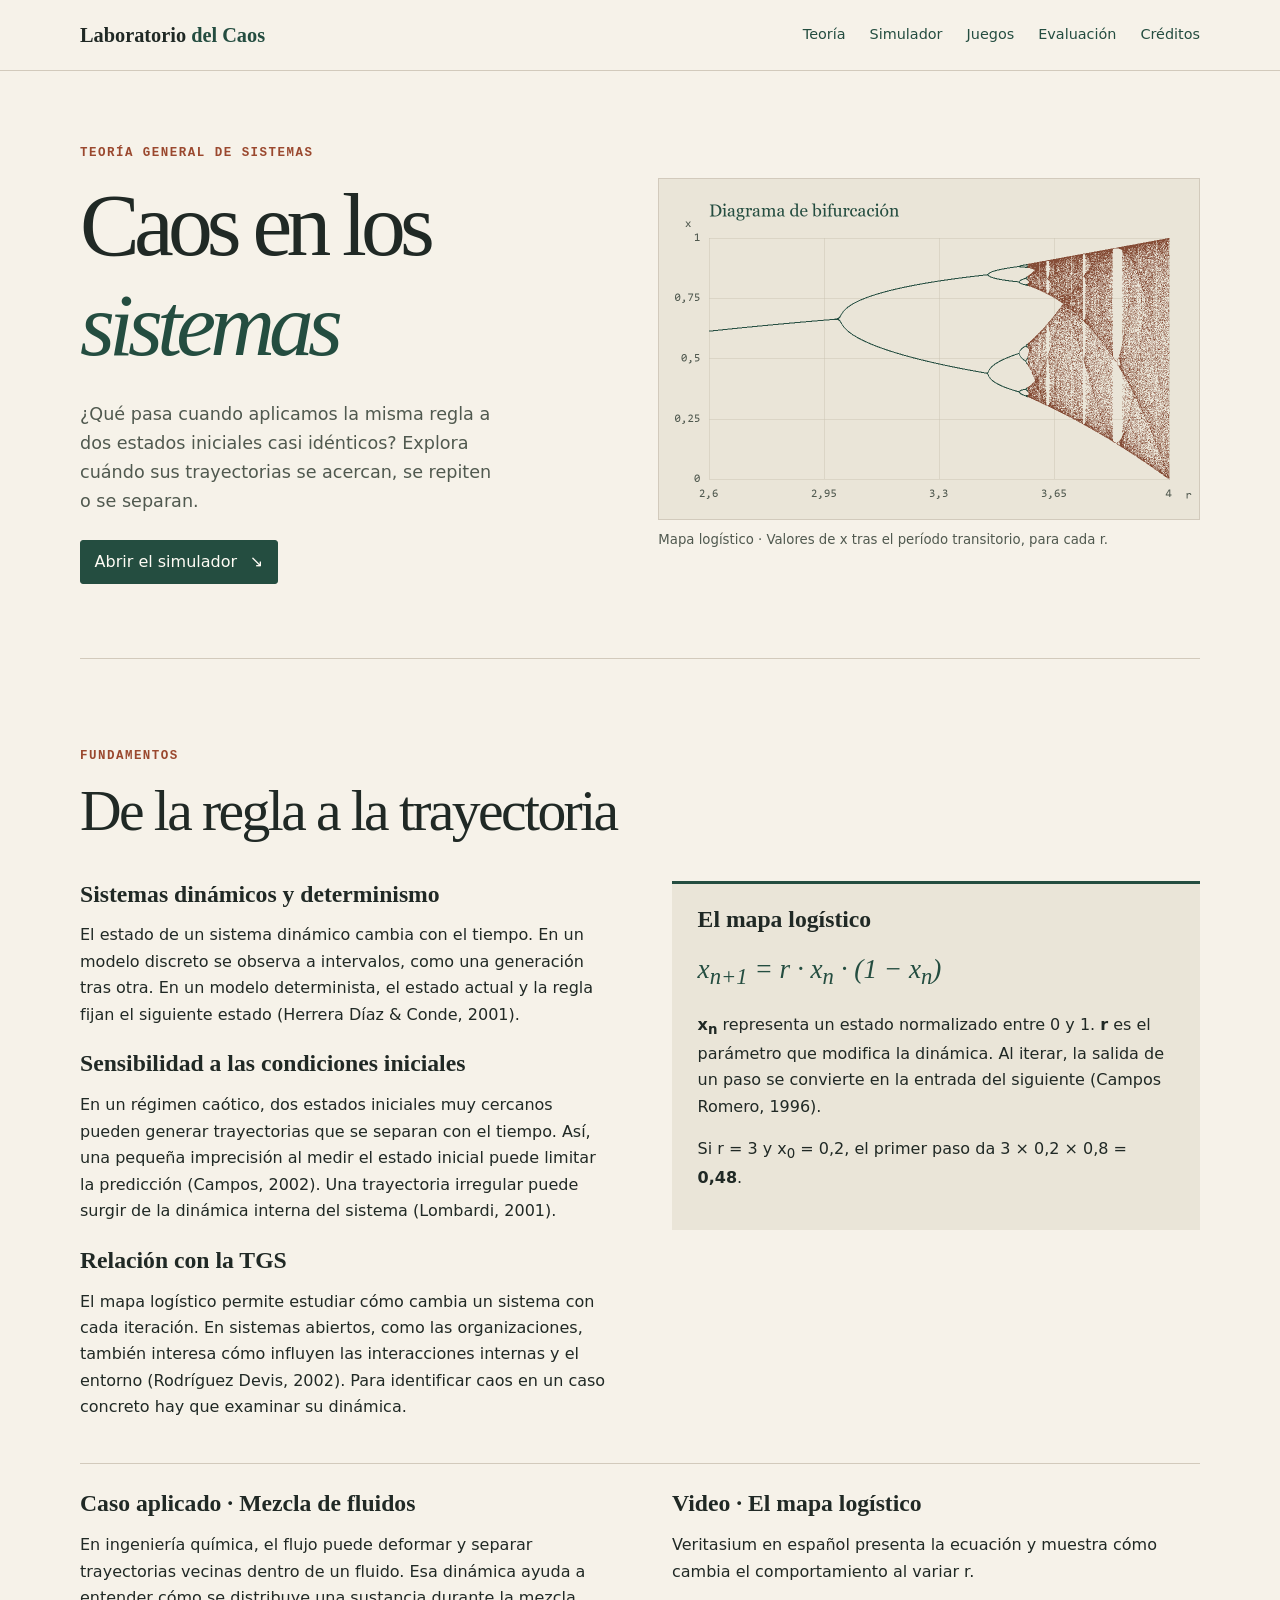
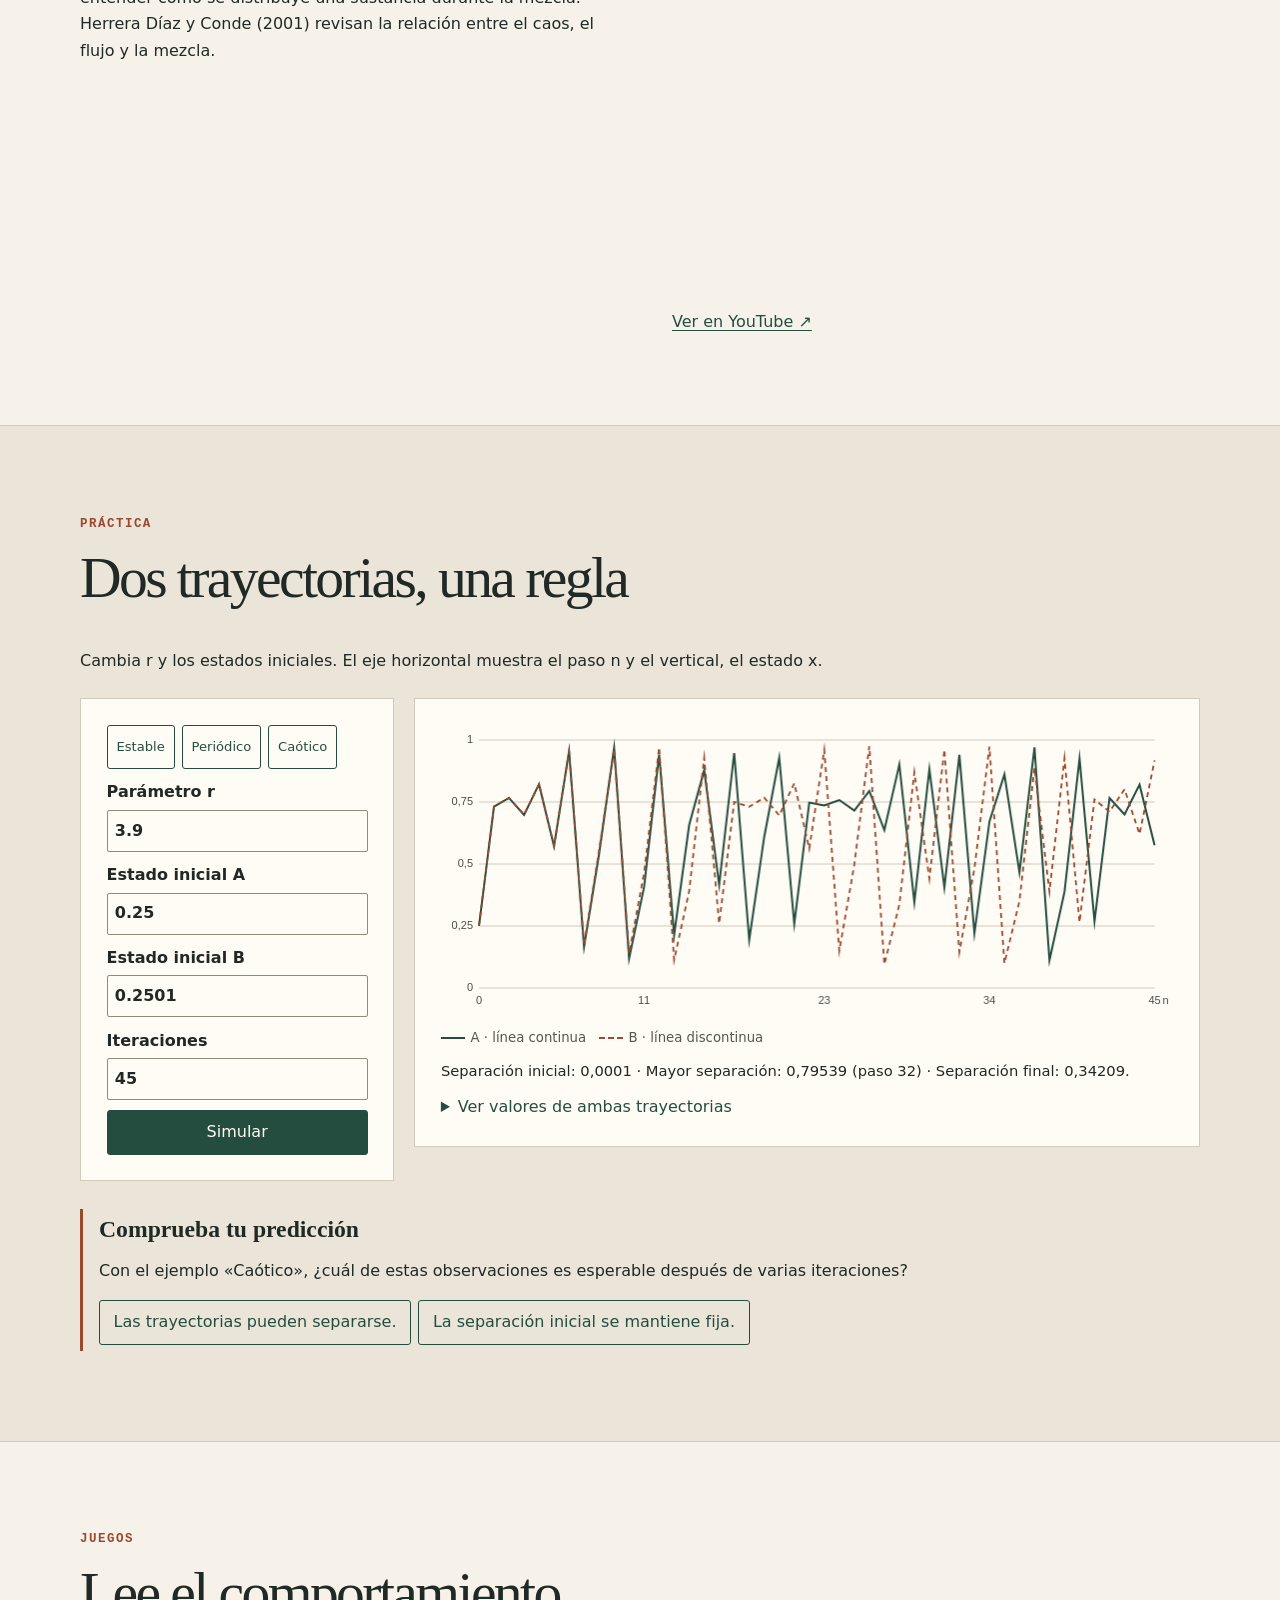
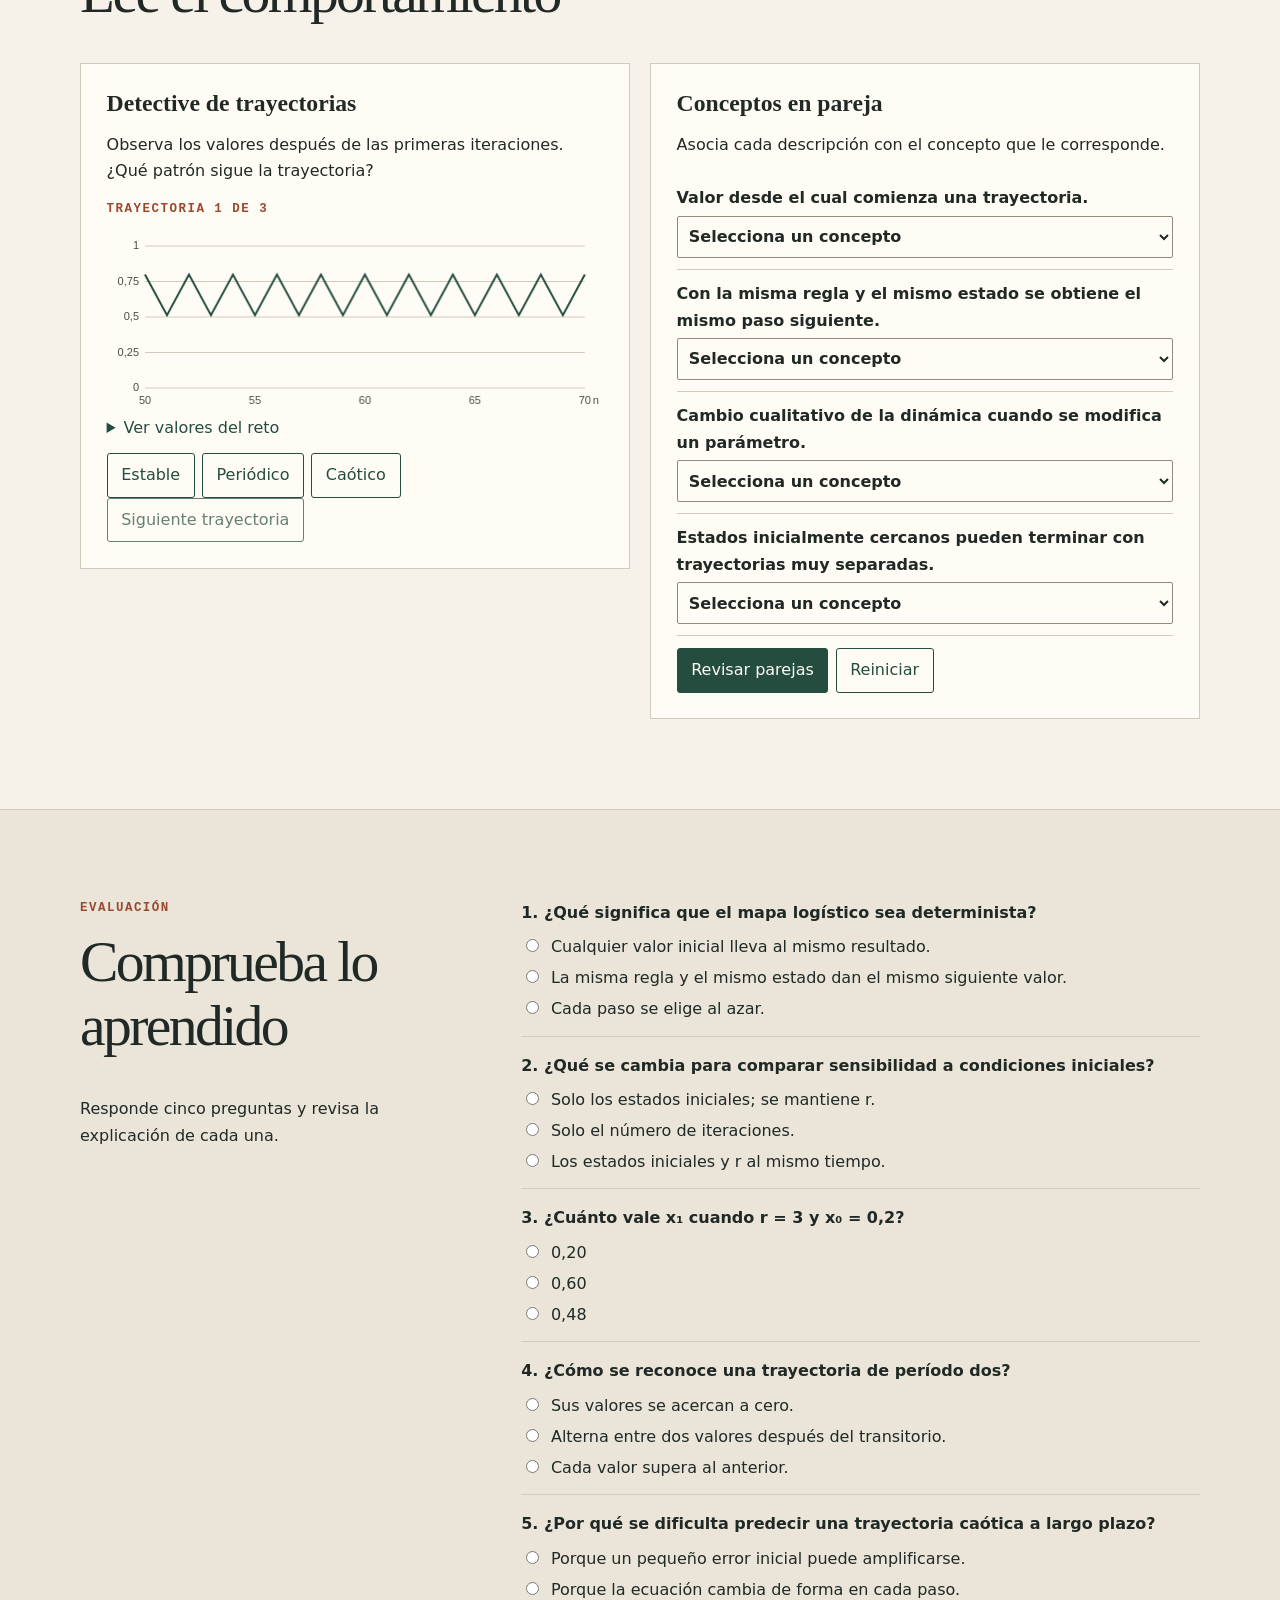
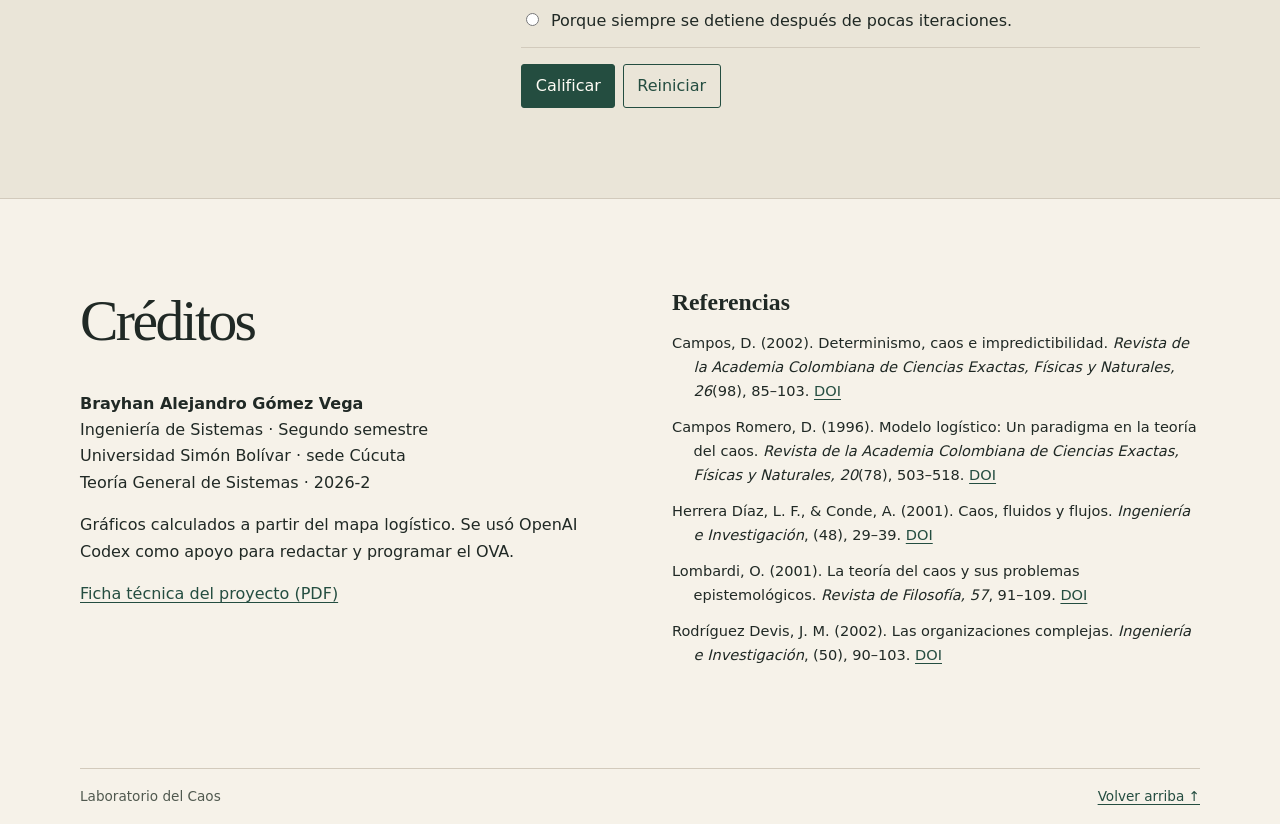
==== index.html @ f0ea97dc "Agregar OVA Laboratorio del Caos" ====
<!doctype html>
<html lang="es">
<head>
<meta charset="utf-8">
<meta name="viewport" content="width=device-width, initial-scale=1">
<meta name="description" content="OVA de Teoría General de Sistemas sobre el caos determinista y el mapa logístico.">
<title>Laboratorio del Caos</title>
<link rel="stylesheet" href="css/styles.css">
<link rel="stylesheet" href="css/responsive.css">
<script defer src="js/main.js"></script>
<script defer src="js/simulador.js"></script>
<script defer src="js/juegos.js"></script>
<script defer src="js/quiz.js"></script>
</head>
<body>
<a class="skip" href="#contenido">Saltar al contenido</a>
<header class="site-header">
  <div class="shell header-inner">
    <a class="brand" href="#inicio">Laboratorio<span> del Caos</span></a>
    <button type="button" id="menu" class="menu" aria-expanded="false" aria-controls="nav">Menú</button>
    <nav id="nav" aria-label="Navegación principal">
      <a href="#teoria">Teoría</a><a href="#simulador">Simulador</a><a href="#juegos">Juegos</a><a href="#quiz">Evaluación</a><a href="#creditos">Créditos</a>
    </nav>
  </div>
</header>
<main id="contenido">
  <section id="inicio" class="hero shell">
    <div>
      <p class="label">Teoría General de Sistemas</p>
      <h1>Caos en los <em>sistemas</em></h1>
      <p class="intro">¿Qué pasa cuando aplicamos la misma regla a dos estados iniciales casi idénticos? Explora cuándo sus trayectorias se acercan, se repiten o se separan.</p>
      <a class="button primary" href="#simulador">Abrir el simulador <span aria-hidden="true">↘</span></a>
    </div>
    <figure class="hero-figure">
      <img src="assets/imagenes/bifurcacion.png" width="1080" height="680" alt="Diagrama del mapa logístico. Una rama se divide en dos, luego en cuatro y después aparecen bandas de puntos.">
      <figcaption>Mapa logístico · Valores de x tras el período transitorio, para cada r.</figcaption>
    </figure>
  </section>

  <section id="teoria" class="shell section">
    <p class="label">Fundamentos</p>
    <h2>De la regla a la trayectoria</h2>
    <div class="theory-grid">
      <div>
        <h3>Sistemas dinámicos y determinismo</h3>
        <p>El estado de un sistema dinámico cambia con el tiempo. En un modelo discreto se observa a intervalos, como una generación tras otra. En un modelo determinista, el estado actual y la regla fijan el siguiente estado (Herrera Díaz &amp; Conde, 2001).</p>
        <h3>Sensibilidad a las condiciones iniciales</h3>
        <p>En un régimen caótico, dos estados iniciales muy cercanos pueden generar trayectorias que se separan con el tiempo. Así, una pequeña imprecisión al medir el estado inicial puede limitar la predicción (Campos, 2002). Una trayectoria irregular puede surgir de la dinámica interna del sistema (Lombardi, 2001).</p>
        <h3>Relación con la TGS</h3>
        <p>El mapa logístico permite estudiar cómo cambia un sistema con cada iteración. En sistemas abiertos, como las organizaciones, también interesa cómo influyen las interacciones internas y el entorno (Rodríguez Devis, 2002). Para identificar caos en un caso concreto hay que examinar su dinámica.</p>
      </div>
      <aside class="notebook">
        <h3>El mapa logístico</h3>
        <p class="formula" aria-label="x sub n más uno es igual a r por x sub n por uno menos x sub n">x<sub>n+1</sub> = r · x<sub>n</sub> · (1 − x<sub>n</sub>)</p>
        <p><strong>x<sub>n</sub></strong> representa un estado normalizado entre 0 y 1. <strong>r</strong> es el parámetro que modifica la dinámica. Al iterar, la salida de un paso se convierte en la entrada del siguiente (Campos Romero, 1996).</p>
        <p>Si r = 3 y x<sub>0</sub> = 0,2, el primer paso da 3 × 0,2 × 0,8 = <strong>0,48</strong>.</p>
      </aside>
    </div>
    <div class="case">
      <div><h3>Caso aplicado · Mezcla de fluidos</h3>
      <p>En ingeniería química, el flujo puede deformar y separar trayectorias vecinas dentro de un fluido. Esa dinámica ayuda a entender cómo se distribuye una sustancia durante la mezcla. Herrera Díaz y Conde (2001) revisan la relación entre el caos, el flujo y la mezcla.</p></div>
      <div><h3>Video · El mapa logístico</h3>
      <p>Veritasium en español presenta la ecuación y muestra cómo cambia el comportamiento al variar r.</p>
      <iframe class="video" src="https://www.youtube-nocookie.com/embed/EOvLhZPevm0" loading="lazy" title="Esta ecuación cambiará tu modo de ver el mundo, Veritasium en español" referrerpolicy="strict-origin-when-cross-origin" allowfullscreen></iframe>
      <a href="https://www.youtube.com/watch?v=EOvLhZPevm0">Ver en YouTube ↗</a></div>
    </div>
  </section>

  <section id="simulador" class="section tinted">
    <div class="shell">
      <p class="label">Práctica</p>
      <h2>Dos trayectorias, una regla</h2>
      <p>Cambia r y los estados iniciales. El eje horizontal muestra el paso n y el vertical, el estado x.</p>
      <div class="sim-layout">
        <form id="sim-form" class="controls">
          <div class="presets" aria-label="Ejemplos de parámetros">
            <button type="button" data-r="2.8">Estable</button>
            <button type="button" data-r="3.2">Periódico</button>
            <button type="button" data-r="3.9">Caótico</button>
          </div>
          <label>Parámetro r <input name="rate" type="number" min="0" max="4" step="any" value="3.9" required></label>
          <label>Estado inicial A <input name="startA" type="number" min="0" max="1" step="any" value="0.25" required></label>
          <label>Estado inicial B <input name="startB" type="number" min="0" max="1" step="any" value="0.2501" required></label>
          <label>Iteraciones <input name="steps" type="number" min="10" max="160" value="45" required></label>
          <button class="primary" type="submit">Simular</button>
        </form>
        <figure class="chart-box">
          <canvas id="sim-chart" role="img" aria-label="Gráfica de dos trayectorias del mapa logístico" aria-describedby="sim-summary"></canvas>
          <figcaption><span class="legend a">A · línea continua</span><span class="legend b">B · línea discontinua</span></figcaption>
          <p id="sim-summary" class="feedback" role="status"></p>
          <details><summary>Ver valores de ambas trayectorias</summary>
            <div class="table-wrap"><table><thead><tr><th scope="col">Paso</th><th scope="col">A</th><th scope="col">B</th></tr></thead><tbody id="sim-data"></tbody></table></div>
          </details>
        </figure>
      </div>
      <div class="exercise">
        <h3>Comprueba tu predicción</h3>
        <p>Con el ejemplo «Caótico», ¿cuál de estas observaciones es esperable después de varias iteraciones?</p>
        <div class="choices">
          <button type="button" data-exercise="yes">Las trayectorias pueden separarse.</button>
          <button type="button" data-exercise="no">La separación inicial se mantiene fija.</button>
        </div>
        <p id="exercise-feedback" class="feedback" role="status"></p>
      </div>
    </div>
  </section>

  <section id="juegos" class="section shell">
    <p class="label">Juegos</p>
    <h2>Lee el comportamiento</h2>
    <div class="activity-grid">
      <article class="activity">
        <h3>Detective de trayectorias</h3>
        <p>Observa los valores después de las primeras iteraciones. ¿Qué patrón sigue la trayectoria?</p>
        <p id="trajectory-count" class="label" aria-live="polite"></p>
        <canvas id="game-chart" role="img" aria-label="Trayectoria del reto" aria-describedby="trajectory-data"></canvas>
        <details><summary>Ver valores del reto</summary><p id="trajectory-data"></p></details>
        <div class="choices" id="classify">
          <button type="button" data-kind="estable">Estable</button>
          <button type="button" data-kind="periódico">Periódico</button>
          <button type="button" data-kind="caótico">Caótico</button>
        </div>
        <p id="trajectory-feedback" class="feedback" role="status"></p>
        <button type="button" id="trajectory-next">Siguiente trayectoria</button>
      </article>
      <article class="activity">
        <h3>Conceptos en pareja</h3>
        <p>Asocia cada descripción con el concepto que le corresponde.</p>
        <form id="match-form"><div id="matches"></div>
        <div class="choices">
          <button class="primary" type="submit">Revisar parejas</button>
          <button type="reset">Reiniciar</button>
        </div></form>
        <p id="match-feedback" class="feedback" role="status"></p>
      </article>
    </div>
  </section>

  <section id="quiz" class="section tinted">
    <div class="shell quiz-layout">
      <div><p class="label">Evaluación</p><h2>Comprueba lo aprendido</h2>
      <p>Responde cinco preguntas y revisa la explicación de cada una.</p></div>
      <form id="quiz-form">
        <div id="quiz-questions"></div>
        <div class="choices"><button class="primary" type="submit">Calificar</button><button type="reset">Reiniciar</button></div>
        <p id="quiz-result" class="feedback" role="status"></p>
      </form>
    </div>
  </section>

  <section id="creditos" class="section shell credits">
    <div><h2>Créditos</h2>
      <p><strong>Brayhan Alejandro Gómez Vega</strong><br>Ingeniería de Sistemas · Segundo semestre<br>Universidad Simón Bolívar · sede Cúcuta<br>Teoría General de Sistemas · 2026-2</p>
      <p>Gráficos calculados a partir del mapa logístico. Se usó OpenAI Codex como apoyo para redactar y programar el OVA.</p>
      <a href="docs/ficha-tecnica.pdf">Ficha técnica del proyecto (PDF)</a>
    </div>
    <div><h3>Referencias</h3>
      <ol class="references">
        <li>Campos, D. (2002). Determinismo, caos e impredictibilidad. <cite>Revista de la Academia Colombiana de Ciencias Exactas, Físicas y Naturales, 26</cite>(98), 85–103. <a href="https://doi.org/10.18257/raccefyn.26(98).2002.2755">DOI</a></li>
        <li>Campos Romero, D. (1996). Modelo logístico: Un paradigma en la teoría del caos. <cite>Revista de la Academia Colombiana de Ciencias Exactas, Físicas y Naturales, 20</cite>(78), 503–518. <a href="https://doi.org/10.18257/raccefyn.20(78).1996.3043">DOI</a></li>
        <li>Herrera Díaz, L. F., &amp; Conde, A. (2001). Caos, fluidos y flujos. <cite>Ingeniería e Investigación</cite>, (48), 29–39. <a href="https://doi.org/10.15446/ing.investig.n48.21355">DOI</a></li>
        <li>Lombardi, O. (2001). La teoría del caos y sus problemas epistemológicos. <cite>Revista de Filosofía, 57</cite>, 91–109. <a href="https://doi.org/10.5354/0718-4360.2001.44055">DOI</a></li>
        <li>Rodríguez Devis, J. M. (2002). Las organizaciones complejas. <cite>Ingeniería e Investigación</cite>, (50), 90–103. <a href="https://doi.org/10.15446/ing.investig.n50.21428">DOI</a></li>
      </ol>
    </div>
  </section>
</main>
<footer class="shell footer"><span>Laboratorio del Caos</span><a href="#inicio">Volver arriba ↑</a></footer>
<noscript>Activa JavaScript para usar el simulador, los juegos y la evaluación.</noscript>
</body>
</html>
---- css/styles.css ----
:root {
  --paper: #f6f2e9;
  --ink: #202925;
  --muted: #50594f;
  --green: #244d40;
  --rust: #9a482e;
  --line: #d2cabc;
  --cream: #eae5d8;
  --white: #fffcf5;
  --serif: Georgia, 'Times New Roman', serif;
  color-scheme: light;
}
* { box-sizing: border-box; }
html { scroll-behavior: smooth; }
body { margin: 0; background: var(--paper); color: var(--ink); font: 1rem/1.65 'Segoe UI', system-ui, sans-serif; }
a { color: var(--green); text-underline-offset: .2em; }
a:hover { color: var(--rust); }
a:focus-visible, button:focus-visible, input:focus-visible, select:focus-visible, summary:focus-visible { outline: 3px solid var(--rust); outline-offset: 3px; }
button, input, select { font: inherit; }
button, .button { display: inline-flex; align-items: center; justify-content: center; gap: .8rem; min-height: 44px; padding: .5rem .85rem; border: 1px solid var(--green); border-radius: 3px; color: var(--green); background: transparent; cursor: pointer; text-decoration: none; }
button:hover, .button:hover { background: var(--cream); }
button:disabled { cursor: default; opacity: .7; }
.primary, .primary:hover { background: var(--green); color: var(--white); }
.primary:hover { background: #19372d; }
.shell { width: min(1120px, 100% - 3.5rem); margin-inline: auto; }
.skip { position: fixed; z-index: 3; padding: .6rem; background: var(--white); top: .3rem; left: .5rem; transform: translateY(-150%); }
.skip:focus { transform: none; }
.site-header { border-bottom: 1px solid var(--line); }
.header-inner, nav { display: flex; align-items: center; gap: 1.5rem; }
.header-inner { justify-content: space-between; min-height: 70px; }
.brand { color: var(--ink); font: bold 1.27rem var(--serif); text-decoration: none; }
.brand span { color: var(--green); }
nav a { font-size: .9rem; text-decoration: none; }
.menu { display: none; }
section { scroll-margin-top: 1rem; }
.hero { display: grid; grid-template-columns: 1fr 1.08fr; align-items: center; gap: clamp(2rem, 6vw, 6rem); min-height: 540px; padding-block: 4.6rem; border-bottom: 1px solid var(--line); }
h1, h2, h3 { font-family: var(--serif); line-height: 1.12; margin: 0 0 .65em; }
h1 { font-size: clamp(3.3rem, 7vw, 6.8rem); font-weight: 500; letter-spacing: -.065em; margin-bottom: .27em; }
h1 em { display: block; color: var(--green); font-weight: 500; }
h2 { font-size: clamp(2.25rem, 4.5vw, 4rem); letter-spacing: -.045em; font-weight: 500; }
h3 { font-size: 1.48rem; }
p { margin: 0 0 1rem; }
.label { color: var(--rust); font: 700 .78rem/1.4 Consolas, monospace; letter-spacing: .12em; text-transform: uppercase; margin-bottom: .8rem; }
.intro { max-width: 37ch; font-size: 1.1rem; color: var(--muted); margin-bottom: 1.5rem; }
figure { margin: 0; }
.hero-figure img { display: block; width: 100%; height: auto; border: 1px solid var(--line); }
figcaption { font-size: .83rem; color: var(--muted); margin-top: .55rem; }
.section { padding-block: clamp(3rem, 7vw, 6rem); }
.theory-grid, .case, .activity-grid, .credits { display: grid; grid-template-columns: 1fr 1fr; gap: clamp(1.4rem, 5vw, 4.5rem); }
.theory-grid > div h3:not(:first-child) { margin-top: 1.4rem; }
.notebook { align-self: start; padding: 1.4rem 1.6rem; border-top: 3px solid var(--green); background: var(--cream); }
.formula { font: italic clamp(1.1rem, 2.8vw, 1.7rem)/1.6 var(--serif); color: var(--green); }
.case { border-top: 1px solid var(--line); margin-top: 1.65rem; padding-top: 1.65rem; }
.tinted { background: var(--cream); border-block: 1px solid var(--line); }
.sim-layout { display: grid; grid-template-columns: minmax(220px, .8fr) minmax(0, 2fr); gap: 1.25rem; align-items: start; margin-top: 1.5rem; }
.controls, .chart-box, .activity { background: var(--white); border: 1px solid var(--line); padding: clamp(.9rem, 2.6vw, 1.6rem); }
.controls { display: grid; gap: .65rem; }
.controls label, .match-row { display: grid; gap: .25rem; font-weight: 600; }
input[type=number], select { width: 100%; min-width: 0; min-height: 42px; border: 1px solid #928b7d; border-radius: 2px; padding: .25rem .45rem; background: var(--white); color: var(--ink); }
.presets, .choices { display: flex; flex-wrap: wrap; gap: .45rem; }
.presets button { font-size: .82rem; padding-inline: .55rem; }
canvas { display: block; width: 100%; height: 290px; }
#game-chart { height: 184px; }
.legend { display: inline-flex; align-items: center; gap: .35rem; margin-right: .8rem; }
.legend::before { content: ''; width: 1.5rem; border-top: 2px solid var(--green); }
.legend.b::before { border-top: 2px dashed var(--rust); }
.feedback { font-size: .92rem; margin: .65rem 0; }
.feedback:empty { margin: 0; }
summary { cursor: pointer; color: var(--green); }
.table-wrap { max-height: 13rem; overflow: auto; }
table { width: 100%; border-collapse: collapse; text-align: left; font-variant-numeric: tabular-nums; }
td, th { border-bottom: 1px solid var(--line); padding: .3rem; }
.exercise { margin-top: 1.75rem; border-left: 3px solid var(--rust); padding: .4rem 0 .4rem 1rem; }
.activity-grid { gap: 1.25rem; align-items: start; }
.activity .choices { margin-top: .75rem; }
.match-row { padding: .7rem 0; border-block-end: 1px solid var(--line); }
.quiz-layout { display: grid; grid-template-columns: minmax(190px, 1fr) minmax(0, 1.8fr); gap: clamp(1rem, 5vw, 4.5rem); }
fieldset { min-width: 0; border: 0; border-bottom: 1px solid var(--line); padding: 0 0 .65rem; margin: 0 0 1rem; }
legend { font-weight: 700; margin-bottom: .35rem; padding: 0; }
fieldset label { display: flex; gap: .55rem; align-items: baseline; padding: .15rem 0; }
input[type=radio] { accent-color: var(--green); }
.references { list-style: none; margin: 0; padding: 0; font-size: .91rem; }
.references li { padding-left: 1.35rem; text-indent: -1.35rem; margin-bottom: .75rem; }
.footer { display: flex; justify-content: space-between; padding-block: 1rem; border-top: 1px solid var(--line); color: var(--muted); font-size: .85rem; }
noscript { display: block; padding: 1rem; }

.video { display: block; width: 100%; aspect-ratio: 16 / 9; border: 0; margin: .7rem 0; }
---- css/responsive.css ----
@media (max-width: 760px) {
  .shell { width: calc(100% - 2.25rem); }
  .hero { min-height: 0; padding-block: 3rem; gap: 1.75rem; }
  .hero, .theory-grid, .case, .sim-layout, .activity-grid, .quiz-layout, .credits { grid-template-columns: 1fr; }
  .header-inner { flex-wrap: wrap; gap: .4rem; padding-block: .6rem; }
  nav { width: 100%; flex-wrap: wrap; gap: .4rem 1.1rem; }
  .has-js .menu { display: inline-flex; }
  .has-js nav[data-collapsed="true"] { display: none; }
  canvas { height: 232px; }
}
@media (prefers-reduced-motion: reduce) {
  html { scroll-behavior: auto; }
}
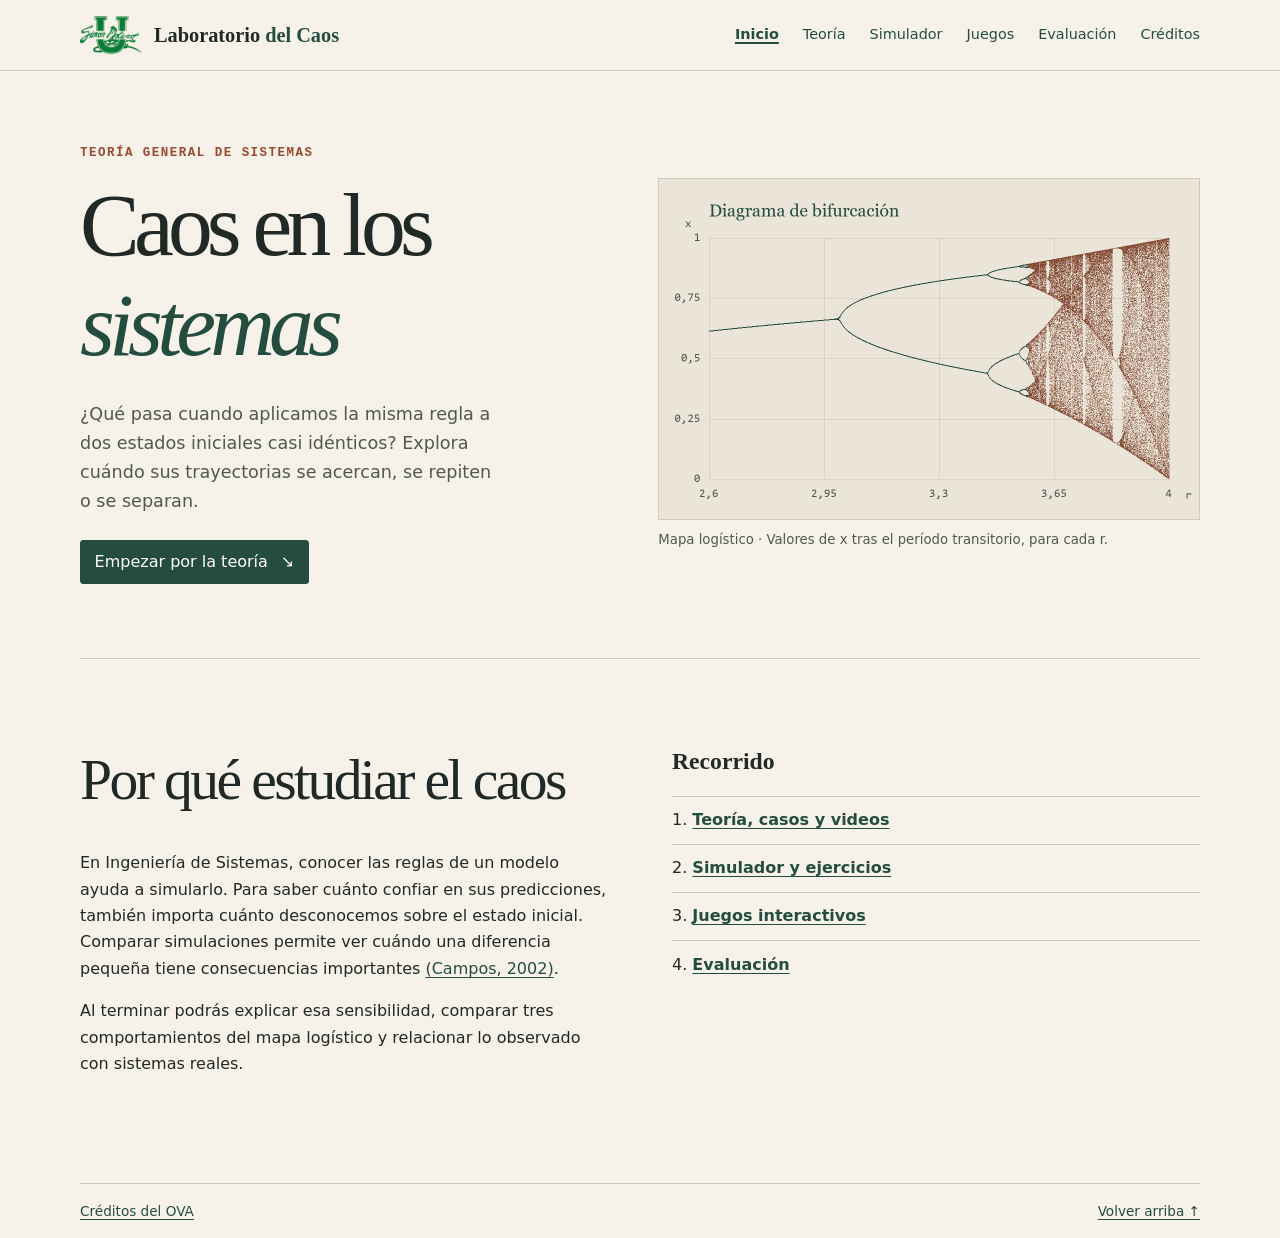
==== commit 78a4cfe8: "Separar el OVA, renovar juegos y agregar videos locales" ====
--- a/index.html
+++ b/index.html
@@ -8,19 +8,17 @@
 <link rel="stylesheet" href="css/styles.css">
 <link rel="stylesheet" href="css/responsive.css">
 <script defer src="js/main.js"></script>
-<script defer src="js/simulador.js"></script>
-<script defer src="js/juegos.js"></script>
-<script defer src="js/quiz.js"></script>
 </head>
-<body>
+<body id="arriba">
 <a class="skip" href="#contenido">Saltar al contenido</a>
 <header class="site-header">
   <div class="shell header-inner">
-    <a class="brand" href="#inicio">Laboratorio<span> del Caos</span></a>
+    <div class="identity">
+      <img class="header-logo" src="assets/imagenes/logo-unisimon.png" alt="Universidad Simón Bolívar" width="62" height="40">
+      <a class="brand" href="index.html">Laboratorio<span> del Caos</span></a>
+    </div>
     <button type="button" id="menu" class="menu" aria-expanded="false" aria-controls="nav">Menú</button>
-    <nav id="nav" aria-label="Navegación principal">
-      <a href="#teoria">Teoría</a><a href="#simulador">Simulador</a><a href="#juegos">Juegos</a><a href="#quiz">Evaluación</a><a href="#creditos">Créditos</a>
-    </nav>
+    <nav id="nav" aria-label="Navegación principal"><a href="index.html" aria-current="page">Inicio</a><a href="teoria.html">Teoría</a><a href="simulador.html">Simulador</a><a href="juegos.html">Juegos</a><a href="quiz.html">Evaluación</a><a href="creditos.html">Créditos</a></nav>
   </div>
 </header>
 <main id="contenido">
@@ -29,143 +27,34 @@
       <p class="label">Teoría General de Sistemas</p>
       <h1>Caos en los <em>sistemas</em></h1>
       <p class="intro">¿Qué pasa cuando aplicamos la misma regla a dos estados iniciales casi idénticos? Explora cuándo sus trayectorias se acercan, se repiten o se separan.</p>
-      <a class="button primary" href="#simulador">Abrir el simulador <span aria-hidden="true">↘</span></a>
+      <a class="button primary" href="teoria.html">Empezar por la teoría <span aria-hidden="true">↘</span></a>
     </div>
     <figure class="hero-figure">
       <img src="assets/imagenes/bifurcacion.png" width="1080" height="680" alt="Diagrama del mapa logístico. Una rama se divide en dos, luego en cuatro y después aparecen bandas de puntos.">
       <figcaption>Mapa logístico · Valores de x tras el período transitorio, para cada r.</figcaption>
     </figure>
   </section>
-
-  <section id="teoria" class="shell section">
-    <p class="label">Fundamentos</p>
-    <h2>De la regla a la trayectoria</h2>
+  <section class="section shell" aria-labelledby="importancia">
     <div class="theory-grid">
       <div>
-        <h3>Sistemas dinámicos y determinismo</h3>
-        <p>El estado de un sistema dinámico cambia con el tiempo. En un modelo discreto se observa a intervalos, como una generación tras otra. En un modelo determinista, el estado actual y la regla fijan el siguiente estado (Herrera Díaz &amp; Conde, 2001).</p>
-        <h3>Sensibilidad a las condiciones iniciales</h3>
-        <p>En un régimen caótico, dos estados iniciales muy cercanos pueden generar trayectorias que se separan con el tiempo. Así, una pequeña imprecisión al medir el estado inicial puede limitar la predicción (Campos, 2002). Una trayectoria irregular puede surgir de la dinámica interna del sistema (Lombardi, 2001).</p>
-        <h3>Relación con la TGS</h3>
-        <p>El mapa logístico permite estudiar cómo cambia un sistema con cada iteración. En sistemas abiertos, como las organizaciones, también interesa cómo influyen las interacciones internas y el entorno (Rodríguez Devis, 2002). Para identificar caos en un caso concreto hay que examinar su dinámica.</p>
+        <h2 id="importancia">Por qué estudiar el caos</h2>
+        <p>En Ingeniería de Sistemas, conocer las reglas de un modelo ayuda a simularlo. Para saber cuánto confiar en sus predicciones, también importa cuánto desconocemos sobre el estado inicial. Comparar simulaciones permite ver cuándo una diferencia pequeña tiene consecuencias importantes <a class="citation" href="creditos.html#campos-2002">(Campos, 2002)</a>.</p>
+        <p>Al terminar podrás explicar esa sensibilidad, comparar tres comportamientos del mapa logístico y relacionar lo observado con sistemas reales.</p>
       </div>
-      <aside class="notebook">
-        <h3>El mapa logístico</h3>
-        <p class="formula" aria-label="x sub n más uno es igual a r por x sub n por uno menos x sub n">x<sub>n+1</sub> = r · x<sub>n</sub> · (1 − x<sub>n</sub>)</p>
-        <p><strong>x<sub>n</sub></strong> representa un estado normalizado entre 0 y 1. <strong>r</strong> es el parámetro que modifica la dinámica. Al iterar, la salida de un paso se convierte en la entrada del siguiente (Campos Romero, 1996).</p>
-        <p>Si r = 3 y x<sub>0</sub> = 0,2, el primer paso da 3 × 0,2 × 0,8 = <strong>0,48</strong>.</p>
-      </aside>
-    </div>
-    <div class="case">
-      <div><h3>Caso aplicado · Mezcla de fluidos</h3>
-      <p>En ingeniería química, el flujo puede deformar y separar trayectorias vecinas dentro de un fluido. Esa dinámica ayuda a entender cómo se distribuye una sustancia durante la mezcla. Herrera Díaz y Conde (2001) revisan la relación entre el caos, el flujo y la mezcla.</p></div>
-      <div><h3>Video · El mapa logístico</h3>
-      <p>Veritasium en español presenta la ecuación y muestra cómo cambia el comportamiento al variar r.</p>
-      <iframe class="video" src="https://www.youtube-nocookie.com/embed/EOvLhZPevm0" loading="lazy" title="Esta ecuación cambiará tu modo de ver el mundo, Veritasium en español" referrerpolicy="strict-origin-when-cross-origin" allowfullscreen></iframe>
-      <a href="https://www.youtube.com/watch?v=EOvLhZPevm0">Ver en YouTube ↗</a></div>
-    </div>
-  </section>
-
-  <section id="simulador" class="section tinted">
-    <div class="shell">
-      <p class="label">Práctica</p>
-      <h2>Dos trayectorias, una regla</h2>
-      <p>Cambia r y los estados iniciales. El eje horizontal muestra el paso n y el vertical, el estado x.</p>
-      <div class="sim-layout">
-        <form id="sim-form" class="controls">
-          <div class="presets" aria-label="Ejemplos de parámetros">
-            <button type="button" data-r="2.8">Estable</button>
-            <button type="button" data-r="3.2">Periódico</button>
-            <button type="button" data-r="3.9">Caótico</button>
-          </div>
-          <label>Parámetro r <input name="rate" type="number" min="0" max="4" step="any" value="3.9" required></label>
-          <label>Estado inicial A <input name="startA" type="number" min="0" max="1" step="any" value="0.25" required></label>
-          <label>Estado inicial B <input name="startB" type="number" min="0" max="1" step="any" value="0.2501" required></label>
-          <label>Iteraciones <input name="steps" type="number" min="10" max="160" value="45" required></label>
-          <button class="primary" type="submit">Simular</button>
-        </form>
-        <figure class="chart-box">
-          <canvas id="sim-chart" role="img" aria-label="Gráfica de dos trayectorias del mapa logístico" aria-describedby="sim-summary"></canvas>
-          <figcaption><span class="legend a">A · línea continua</span><span class="legend b">B · línea discontinua</span></figcaption>
-          <p id="sim-summary" class="feedback" role="status"></p>
-          <details><summary>Ver valores de ambas trayectorias</summary>
-            <div class="table-wrap"><table><thead><tr><th scope="col">Paso</th><th scope="col">A</th><th scope="col">B</th></tr></thead><tbody id="sim-data"></tbody></table></div>
-          </details>
-        </figure>
-      </div>
-      <div class="exercise">
-        <h3>Comprueba tu predicción</h3>
-        <p>Con el ejemplo «Caótico», ¿cuál de estas observaciones es esperable después de varias iteraciones?</p>
-        <div class="choices">
-          <button type="button" data-exercise="yes">Las trayectorias pueden separarse.</button>
-          <button type="button" data-exercise="no">La separación inicial se mantiene fija.</button>
-        </div>
-        <p id="exercise-feedback" class="feedback" role="status"></p>
+      <div>
+        <h3>Recorrido</h3>
+        <ol class="path">
+          <li><a href="teoria.html">Teoría, casos y videos</a></li>
+          <li><a href="simulador.html">Simulador y ejercicios</a></li>
+          <li><a href="juegos.html">Juegos interactivos</a></li>
+          <li><a href="quiz.html">Evaluación</a></li>
+        </ol>
       </div>
     </div>
   </section>
 
-  <section id="juegos" class="section shell">
-    <p class="label">Juegos</p>
-    <h2>Lee el comportamiento</h2>
-    <div class="activity-grid">
-      <article class="activity">
-        <h3>Detective de trayectorias</h3>
-        <p>Observa los valores después de las primeras iteraciones. ¿Qué patrón sigue la trayectoria?</p>
-        <p id="trajectory-count" class="label" aria-live="polite"></p>
-        <canvas id="game-chart" role="img" aria-label="Trayectoria del reto" aria-describedby="trajectory-data"></canvas>
-        <details><summary>Ver valores del reto</summary><p id="trajectory-data"></p></details>
-        <div class="choices" id="classify">
-          <button type="button" data-kind="estable">Estable</button>
-          <button type="button" data-kind="periódico">Periódico</button>
-          <button type="button" data-kind="caótico">Caótico</button>
-        </div>
-        <p id="trajectory-feedback" class="feedback" role="status"></p>
-        <button type="button" id="trajectory-next">Siguiente trayectoria</button>
-      </article>
-      <article class="activity">
-        <h3>Conceptos en pareja</h3>
-        <p>Asocia cada descripción con el concepto que le corresponde.</p>
-        <form id="match-form"><div id="matches"></div>
-        <div class="choices">
-          <button class="primary" type="submit">Revisar parejas</button>
-          <button type="reset">Reiniciar</button>
-        </div></form>
-        <p id="match-feedback" class="feedback" role="status"></p>
-      </article>
-    </div>
-  </section>
-
-  <section id="quiz" class="section tinted">
-    <div class="shell quiz-layout">
-      <div><p class="label">Evaluación</p><h2>Comprueba lo aprendido</h2>
-      <p>Responde cinco preguntas y revisa la explicación de cada una.</p></div>
-      <form id="quiz-form">
-        <div id="quiz-questions"></div>
-        <div class="choices"><button class="primary" type="submit">Calificar</button><button type="reset">Reiniciar</button></div>
-        <p id="quiz-result" class="feedback" role="status"></p>
-      </form>
-    </div>
-  </section>
-
-  <section id="creditos" class="section shell credits">
-    <div><h2>Créditos</h2>
-      <p><strong>Brayhan Alejandro Gómez Vega</strong><br>Ingeniería de Sistemas · Segundo semestre<br>Universidad Simón Bolívar · sede Cúcuta<br>Teoría General de Sistemas · 2026-2</p>
-      <p>Gráficos calculados a partir del mapa logístico. Se usó OpenAI Codex como apoyo para redactar y programar el OVA.</p>
-      <a href="docs/ficha-tecnica.pdf">Ficha técnica del proyecto (PDF)</a>
-    </div>
-    <div><h3>Referencias</h3>
-      <ol class="references">
-        <li>Campos, D. (2002). Determinismo, caos e impredictibilidad. <cite>Revista de la Academia Colombiana de Ciencias Exactas, Físicas y Naturales, 26</cite>(98), 85–103. <a href="https://doi.org/10.18257/raccefyn.26(98).2002.2755">DOI</a></li>
-        <li>Campos Romero, D. (1996). Modelo logístico: Un paradigma en la teoría del caos. <cite>Revista de la Academia Colombiana de Ciencias Exactas, Físicas y Naturales, 20</cite>(78), 503–518. <a href="https://doi.org/10.18257/raccefyn.20(78).1996.3043">DOI</a></li>
-        <li>Herrera Díaz, L. F., &amp; Conde, A. (2001). Caos, fluidos y flujos. <cite>Ingeniería e Investigación</cite>, (48), 29–39. <a href="https://doi.org/10.15446/ing.investig.n48.21355">DOI</a></li>
-        <li>Lombardi, O. (2001). La teoría del caos y sus problemas epistemológicos. <cite>Revista de Filosofía, 57</cite>, 91–109. <a href="https://doi.org/10.5354/0718-4360.2001.44055">DOI</a></li>
-        <li>Rodríguez Devis, J. M. (2002). Las organizaciones complejas. <cite>Ingeniería e Investigación</cite>, (50), 90–103. <a href="https://doi.org/10.15446/ing.investig.n50.21428">DOI</a></li>
-      </ol>
-    </div>
-  </section>
 </main>
-<footer class="shell footer"><span>Laboratorio del Caos</span><a href="#inicio">Volver arriba ↑</a></footer>
-<noscript>Activa JavaScript para usar el simulador, los juegos y la evaluación.</noscript>
+<footer class="shell footer"><a href="creditos.html">Créditos del OVA</a><a href="#arriba">Volver arriba ↑</a></footer>
+<noscript>Activa JavaScript para usar las actividades interactivas.</noscript>
 </body>
 </html>
--- a/css/styles.css
+++ b/css/styles.css
@@ -46,7 +46,7 @@
 .hero-figure img { display: block; width: 100%; height: auto; border: 1px solid var(--line); }
 figcaption { font-size: .83rem; color: var(--muted); margin-top: .55rem; }
 .section { padding-block: clamp(3rem, 7vw, 6rem); }
-.theory-grid, .case, .activity-grid, .credits { display: grid; grid-template-columns: 1fr 1fr; gap: clamp(1.4rem, 5vw, 4.5rem); }
+.theory-grid, .case, .credits { display: grid; grid-template-columns: 1fr 1fr; gap: clamp(1.4rem, 5vw, 4.5rem); }
 .theory-grid > div h3:not(:first-child) { margin-top: 1.4rem; }
 .notebook { align-self: start; padding: 1.4rem 1.6rem; border-top: 3px solid var(--green); background: var(--cream); }
 .formula { font: italic clamp(1.1rem, 2.8vw, 1.7rem)/1.6 var(--serif); color: var(--green); }
@@ -71,7 +71,6 @@
 table { width: 100%; border-collapse: collapse; text-align: left; font-variant-numeric: tabular-nums; }
 td, th { border-bottom: 1px solid var(--line); padding: .3rem; }
 .exercise { margin-top: 1.75rem; border-left: 3px solid var(--rust); padding: .4rem 0 .4rem 1rem; }
-.activity-grid { gap: 1.25rem; align-items: start; }
 .activity .choices { margin-top: .75rem; }
 .match-row { padding: .7rem 0; border-block-end: 1px solid var(--line); }
 .quiz-layout { display: grid; grid-template-columns: minmax(190px, 1fr) minmax(0, 1.8fr); gap: clamp(1rem, 5vw, 4.5rem); }
@@ -85,3 +84,102 @@
 noscript { display: block; padding: 1rem; }
 
 .video { display: block; width: 100%; aspect-ratio: 16 / 9; border: 0; margin: .7rem 0; }
+
+nav a[aria-current="page"] { font-weight: 700; text-decoration: underline; text-decoration-thickness: 2px; }
+.header-logo { display: block; width: 62px; height: 40px; object-fit: contain; }
+.identity { display: flex; align-items: center; gap: .75rem; }
+.page-section { padding-top: clamp(2.7rem, 6vw, 4.7rem); }
+.page-section h1 { font-size: clamp(2.75rem, 6.4vw, 5.2rem); letter-spacing: -.045em; margin-bottom: .35em; }
+.page-section h2 { font-size: clamp(1.7rem, 3.1vw, 2.7rem); letter-spacing: -.03em; }
+.path { padding: 0; margin: 1.3rem 0 0; list-style-position: inside; }
+.path li { padding: .65rem 0; border-top: 1px solid var(--line); }
+.path li a { font-weight: 650; }
+.next-page { display: flex; justify-content: flex-end; padding-block: 1.1rem 2.2rem; gap: .7rem; }
+.video-section { margin-top: 2.25rem; border-top: 1px solid var(--line); padding-top: 1.65rem; }
+.video-grid, .detective-grid { display: grid; grid-template-columns: repeat(2, minmax(0, 1fr)); gap: 1.2rem; }
+.video-note { margin-top: .75rem; color: var(--muted); }
+.video { height: auto; background: var(--cream); }
+.game-stack { display: grid; gap: 1.55rem; }
+.detective-grid { grid-template-columns: minmax(0, 3fr) minmax(9rem, 1fr); align-items: start; }
+.evidence { display: grid; gap: .7rem; align-content: start; }
+input[type=range] { width: 100%; accent-color: var(--green); }
+.evidence output { font-variant-numeric: tabular-nums; font-size: .9rem; }
+#game-chart { height: 220px; }
+.memory-board { display: grid; grid-template-columns: repeat(4, minmax(0, 1fr)); gap: .65rem; }
+.memory-card { min-width: 0; min-height: 108px; padding: .55rem; overflow-wrap: anywhere; background: var(--green); color: var(--white); font-family: var(--serif); font-size: 1.5rem; }
+.memory-card[data-state="covered"]:hover { background: #19372d; }
+.memory-card[data-state="visible"], .memory-card[data-state="matched"] { font-family: inherit; font-size: .91rem; line-height: 1.35; cursor: default; animation: reveal-card .22s ease-out; }
+.memory-card[data-state="visible"] { background: var(--cream); color: var(--ink); }
+.memory-card[data-state="matched"] { background: #dce8dc; color: var(--green); border-style: dashed; }
+@keyframes reveal-card { from { transform: translateY(3px); opacity: .62; } to { transform: none; opacity: 1; } }
+.author-photo { width: min(245px, 100%); height: auto; display: block; margin-block: 1rem; border: 1px solid var(--line); }
+.references li:target { background: #e3ebdd; outline: 2px solid var(--green); outline-offset: 4px; }
+.calc-exercise { display: flex; flex-wrap: wrap; align-items: end; gap: .6rem; }
+.calc-exercise label { width: 10rem; }
+@media (max-width: 760px) {
+  .header-logo { width: 48px; height: 31px; }
+  .identity { gap: .45rem; }
+  .brand { font-size: 1.05rem; }
+  .video-grid, .detective-grid { grid-template-columns: minmax(0, 1fr); }
+  .memory-board { grid-template-columns: repeat(2, minmax(0, 1fr)); }
+}
+@media (prefers-reduced-motion: reduce) {
+  .memory-card { animation: none !important; }
+}
+
+/* Controles del cálculo y espaciado adaptable. */
+.calc-exercise { display: grid; grid-template-columns: minmax(7rem, 12rem) max-content; align-items: end; gap: .75rem; }
+.calc-exercise label { display: grid; width: auto; min-width: 0; gap: .25rem; }
+.calc-exercise input { display: block; width: 100%; min-width: 0; min-height: 44px; padding: .4rem .55rem; border: 1px solid #928b7d; border-radius: 2px; background: var(--white); }
+.header-logo, .credits-logo { mix-blend-mode: multiply; }
+
+/* El perfil y las referencias comparten el mismo ritmo editorial. */
+.credits-page { max-width: 990px; }
+.author-feature { display: grid; grid-template-columns: minmax(9rem, .72fr) minmax(0, 1.3fr); gap: clamp(1.2rem, 5vw, 4rem); align-items: center; padding: clamp(1rem, 3vw, 2rem); background: var(--cream); border-top: 3px solid var(--green); }
+.author-feature .author-photo { width: 100%; max-width: 265px; aspect-ratio: 4 / 5; object-fit: cover; object-position: center; margin: 0; }
+.author-feature h2 { margin-bottom: .55rem; text-transform: none; }
+.credit-meta { margin: 0; padding: 0; list-style: none; display: grid; gap: .25rem; color: var(--muted); }
+.credits-logo { display: block; width: 104px; height: auto; margin-top: 1.15rem; }
+.credit-sources { margin-top: 2.6rem; }
+.credit-sources .references { display: grid; gap: .25rem; }
+.credit-sources .references li { margin: 0; padding: .82rem .55rem .82rem 1.65rem; border-bottom: 1px solid var(--line); }
+.credit-notes { display: grid; grid-template-columns: 1fr 1fr; gap: 1rem 2.2rem; margin-top: 2.25rem; }
+
+/* Juegos. El marco de la evidencia y el tablero contienen estados de juego claros. */
+.activity { border-top: 3px solid var(--green); }
+.activity + .activity { margin-top: .3rem; }
+.game-heading { display: flex; justify-content: space-between; align-items: baseline; gap: .5rem 1rem; flex-wrap: wrap; }
+.game-heading > h2 { margin-bottom: .4rem; }
+.game-heading > .label { margin: 0; }
+.evidence { background: var(--cream); padding: .85rem; border-left: 2px solid var(--line); }
+.game-graph { min-width: 0; padding: .2rem .55rem .7rem; border: 1px solid var(--line); background: var(--paper); }
+.game-graph details { margin: .1rem .3rem 0; }
+.game-graph details p { overflow-wrap: anywhere; }
+.game-play { display: grid; gap: .65rem; }
+.game-play .choices { margin-top: 0; }
+.game-play .choices button { text-align: left; }
+.game-actions { margin-top: .9rem; display: flex; flex-wrap: wrap; gap: .55rem; }
+.memory-board { gap: clamp(.48rem, 1.1vw, .95rem); }
+.memory-card { position: relative; display: flex; flex-direction: column; align-items: center; justify-content: center; gap: .35rem; min-height: 132px; border: 1px solid #365a4d; box-shadow: 0 2px 0 #17392e; padding: .75rem .55rem; }
+.memory-card[data-state="covered"] { background: repeating-linear-gradient(132deg, #285141, #285141 9px, #2c5747 9px, #2c5747 11px); }
+.memory-card[data-state="covered"]::before { content: ''; position: absolute; inset: .3rem; pointer-events: none; border: 1px solid #b4ccbc65; }
+.memory-card[data-state="covered"]:hover { background: #19372d; transform: translateY(-2px); }
+.memory-card[data-state="covered"][aria-disabled="true"] { opacity: .58; cursor: default; }
+.memory-card[data-state="visible"] { border-color: var(--rust); box-shadow: 0 2px 0 var(--rust); }
+.memory-card[data-state="matched"] { box-shadow: none; }
+.memory-card .card-type { font: 700 .67rem/1.3 Consolas, monospace; text-transform: uppercase; letter-spacing: .06em; color: var(--rust); }
+.memory-card[data-state="matched"] .card-type { color: var(--green); }
+.memory-card .card-face { font-weight: 600; }
+.video-fallback { font-size: .9rem; margin: .25rem 0 .45rem; }
+@media (max-width: 580px) {
+  .author-feature, .credit-notes { grid-template-columns: minmax(0, 1fr); }
+  .author-feature .author-photo { max-width: 220px; }
+  .memory-card { min-height: 125px; }
+}
+@media (max-width: 460px) {
+  .calc-exercise { grid-template-columns: minmax(0, 1fr); align-items: stretch; }
+  .calc-exercise button { justify-self: start; }
+}
+@media (prefers-reduced-motion: reduce) {
+  .memory-card[data-state="covered"]:hover { transform: none; }
+}
--- a/css/responsive.css
+++ b/css/responsive.css
@@ -1,7 +1,7 @@
 @media (max-width: 760px) {
   .shell { width: calc(100% - 2.25rem); }
   .hero { min-height: 0; padding-block: 3rem; gap: 1.75rem; }
-  .hero, .theory-grid, .case, .sim-layout, .activity-grid, .quiz-layout, .credits { grid-template-columns: 1fr; }
+  .hero, .theory-grid, .case, .sim-layout, .quiz-layout, .credits { grid-template-columns: 1fr; }
   .header-inner { flex-wrap: wrap; gap: .4rem; padding-block: .6rem; }
   nav { width: 100%; flex-wrap: wrap; gap: .4rem 1.1rem; }
   .has-js .menu { display: inline-flex; }
